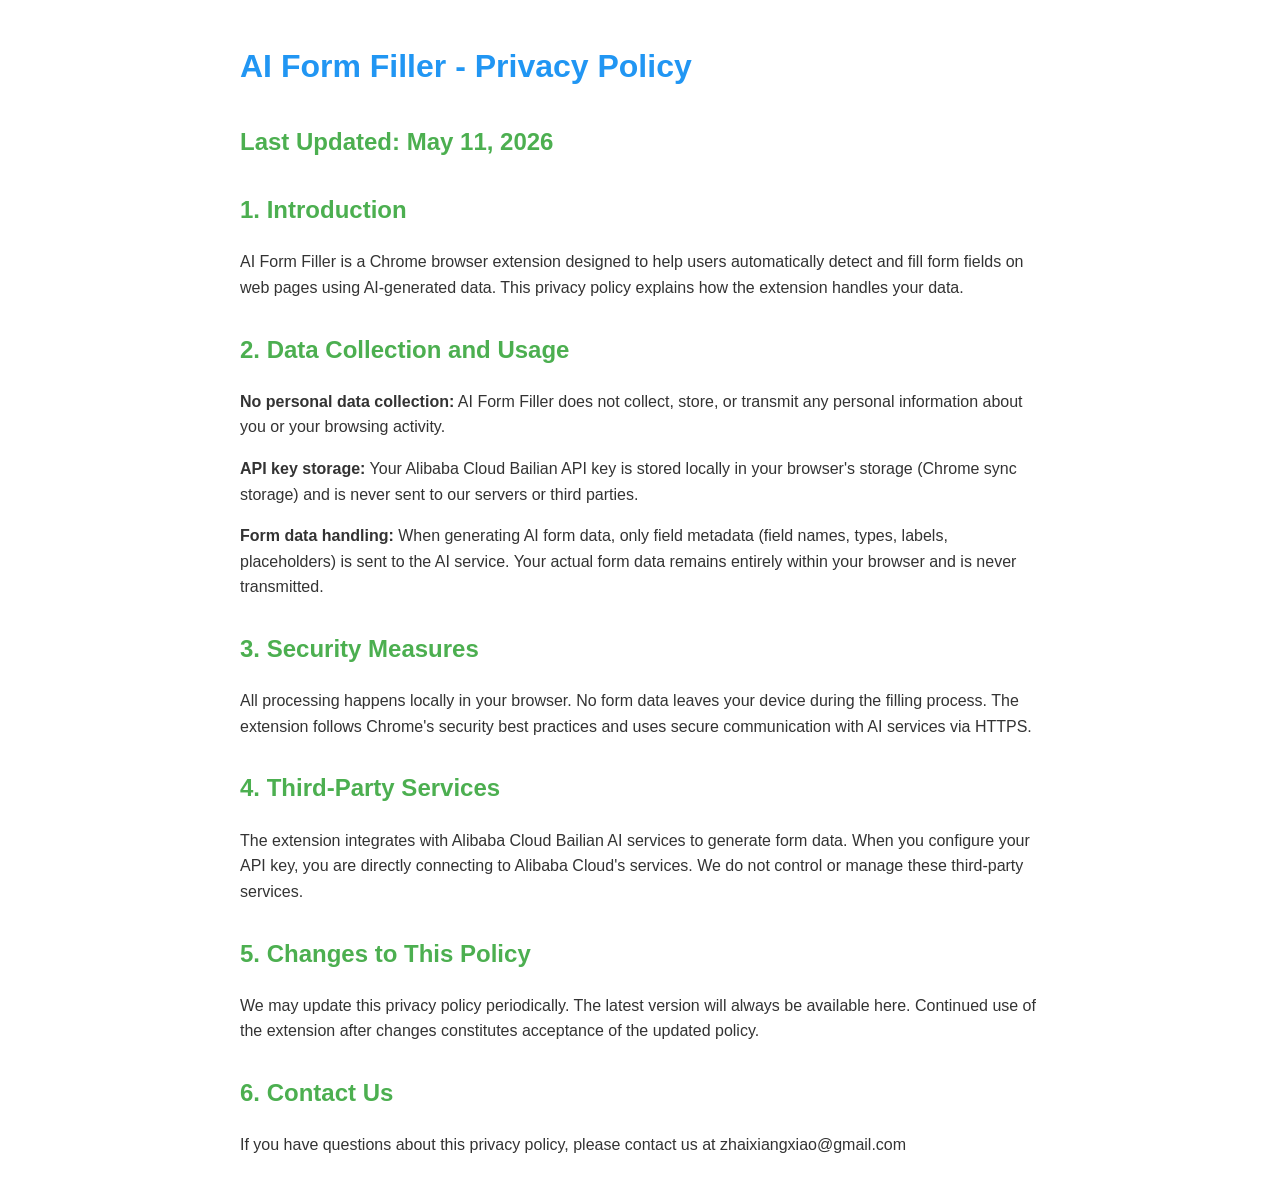
==== docs/index.html @ 7a1254b7 "index.html" ====
<!DOCTYPE html>
<html lang="en">
<head>
  <meta charset="UTF-8">
  <meta name="viewport" content="width=device-width, initial-scale=1.0">
  <title>AI Form Filler - Privacy Policy</title>
  <style>
    body {
      font-family: -apple-system, BlinkMacSystemFont, 'Segoe UI', Roboto, sans-serif;
      line-height: 1.6;
      max-width: 800px;
      margin: 0 auto;
      padding: 20px;
      color: #333;
    }
    h1 { color: #2196F3; }
    h2 { color: #4CAF50; margin-top: 30px; }
    .section { margin-bottom: 20px; }
  </style>
</head>
<body>
  <h1>AI Form Filler - Privacy Policy</h1>
  
  <div class="section">
    <h2>Last Updated: May 11, 2026</h2>
  </div>
  
  <div class="section">
    <h2>1. Introduction</h2>
    <p>AI Form Filler is a Chrome browser extension designed to help users automatically detect and fill form fields on web pages using AI-generated data. This privacy policy explains how the extension handles your data.</p>
  </div>
  
  <div class="section">
    <h2>2. Data Collection and Usage</h2>
    <p><strong>No personal data collection:</strong> AI Form Filler does not collect, store, or transmit any personal information about you or your browsing activity.</p>
    
    <p><strong>API key storage:</strong> Your Alibaba Cloud Bailian API key is stored locally in your browser's storage (Chrome sync storage) and is never sent to our servers or third parties.</p>
    
    <p><strong>Form data handling:</strong> When generating AI form data, only field metadata (field names, types, labels, placeholders) is sent to the AI service. Your actual form data remains entirely within your browser and is never transmitted.</p>
  </div>
  
  <div class="section">
    <h2>3. Security Measures</h2>
    <p>All processing happens locally in your browser. No form data leaves your device during the filling process. The extension follows Chrome's security best practices and uses secure communication with AI services via HTTPS.</p>
  </div>
  
  <div class="section">
    <h2>4. Third-Party Services</h2>
    <p>The extension integrates with Alibaba Cloud Bailian AI services to generate form data. When you configure your API key, you are directly connecting to Alibaba Cloud's services. We do not control or manage these third-party services.</p>
  </div>
  
  <div class="section">
    <h2>5. Changes to This Policy</h2>
    <p>We may update this privacy policy periodically. The latest version will always be available here. Continued use of the extension after changes constitutes acceptance of the updated policy.</p>
  </div>
  
  <div class="section">
    <h2>6. Contact Us</h2>
    <p>If you have questions about this privacy policy, please contact us at zhaixiangxiao@gmail.com</p>
  </div>
</body>
</html>
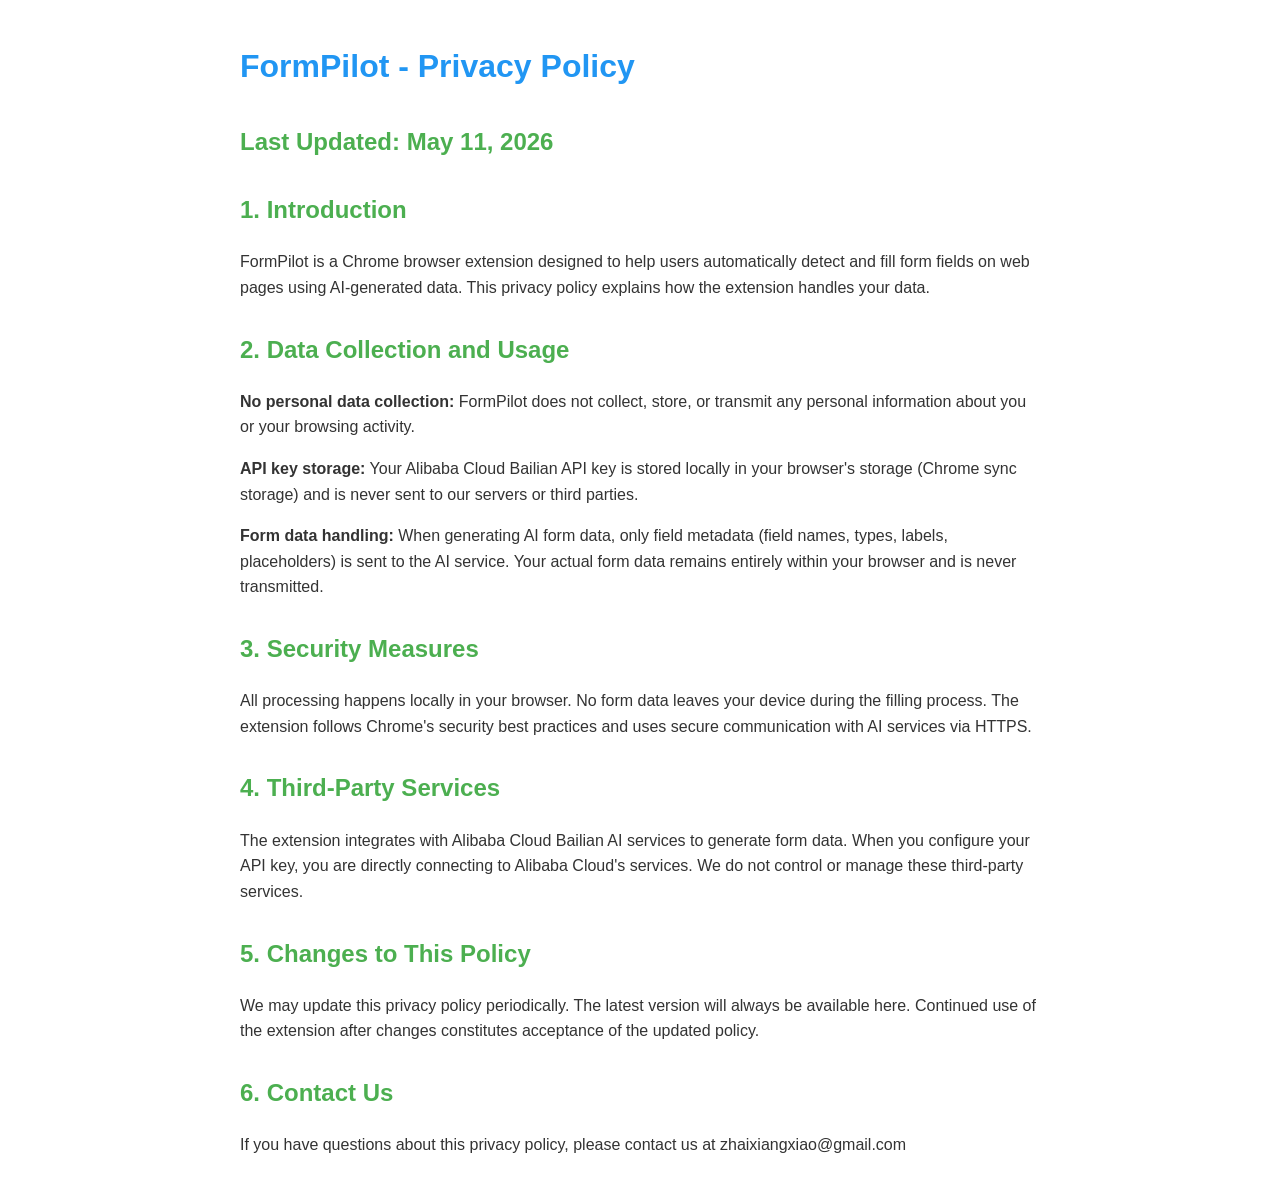
==== commit dec332c2: "feat: FormPilot 品牌升级与 P0~P3 全路线图落地 - 品牌: 更名 FormPilot · 智填领航, 新几何标识(纸飞机+琥珀对勾, 靛蓝-青渐变) - P0 实用性: 字段约束" ====
--- a/docs/index.html
+++ b/docs/index.html
@@ -3,7 +3,7 @@
 <head>
   <meta charset="UTF-8">
   <meta name="viewport" content="width=device-width, initial-scale=1.0">
-  <title>AI Form Filler - Privacy Policy</title>
+  <title>FormPilot - Privacy Policy</title>
   <style>
     body {
       font-family: -apple-system, BlinkMacSystemFont, 'Segoe UI', Roboto, sans-serif;
@@ -19,7 +19,7 @@
   </style>
 </head>
 <body>
-  <h1>AI Form Filler - Privacy Policy</h1>
+  <h1>FormPilot - Privacy Policy</h1>
   
   <div class="section">
     <h2>Last Updated: May 11, 2026</h2>
@@ -27,12 +27,12 @@
   
   <div class="section">
     <h2>1. Introduction</h2>
-    <p>AI Form Filler is a Chrome browser extension designed to help users automatically detect and fill form fields on web pages using AI-generated data. This privacy policy explains how the extension handles your data.</p>
+    <p>FormPilot is a Chrome browser extension designed to help users automatically detect and fill form fields on web pages using AI-generated data. This privacy policy explains how the extension handles your data.</p>
   </div>
   
   <div class="section">
     <h2>2. Data Collection and Usage</h2>
-    <p><strong>No personal data collection:</strong> AI Form Filler does not collect, store, or transmit any personal information about you or your browsing activity.</p>
+    <p><strong>No personal data collection:</strong> FormPilot does not collect, store, or transmit any personal information about you or your browsing activity.</p>
     
     <p><strong>API key storage:</strong> Your Alibaba Cloud Bailian API key is stored locally in your browser's storage (Chrome sync storage) and is never sent to our servers or third parties.</p>
     
